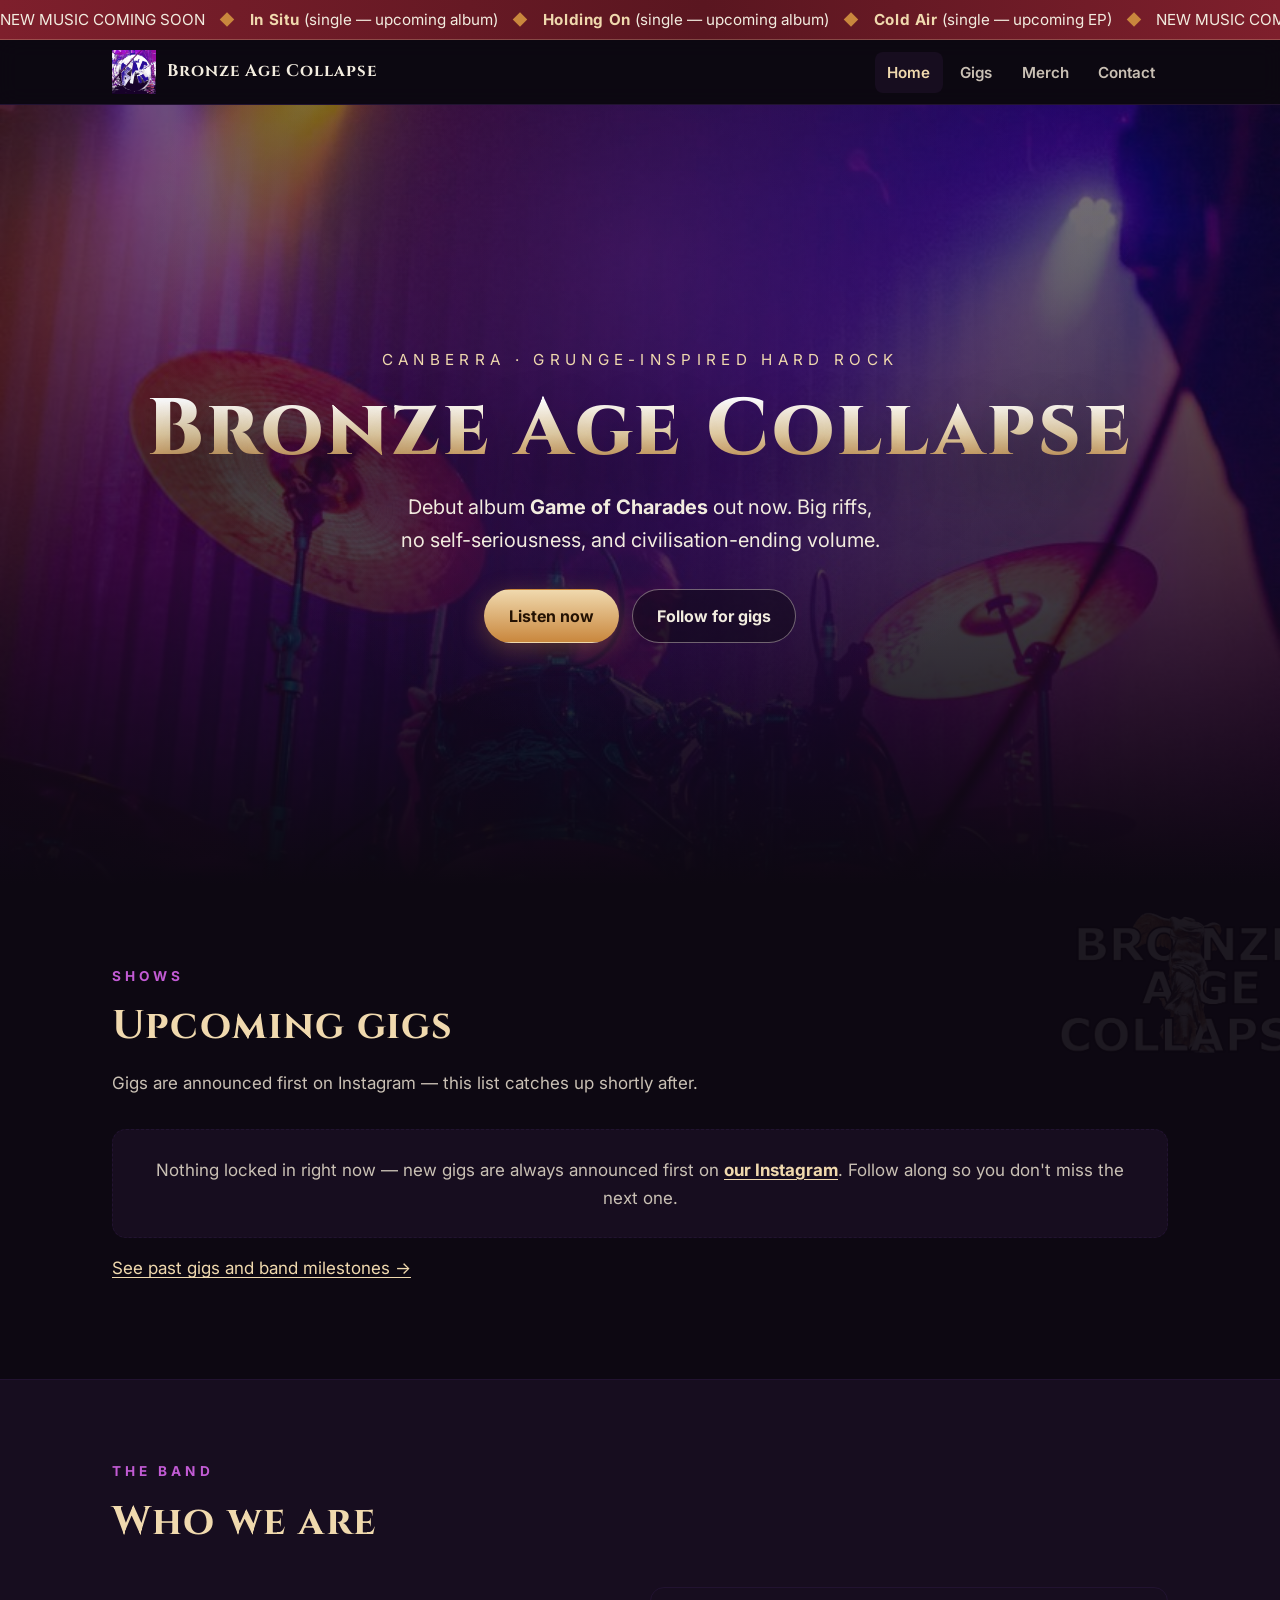
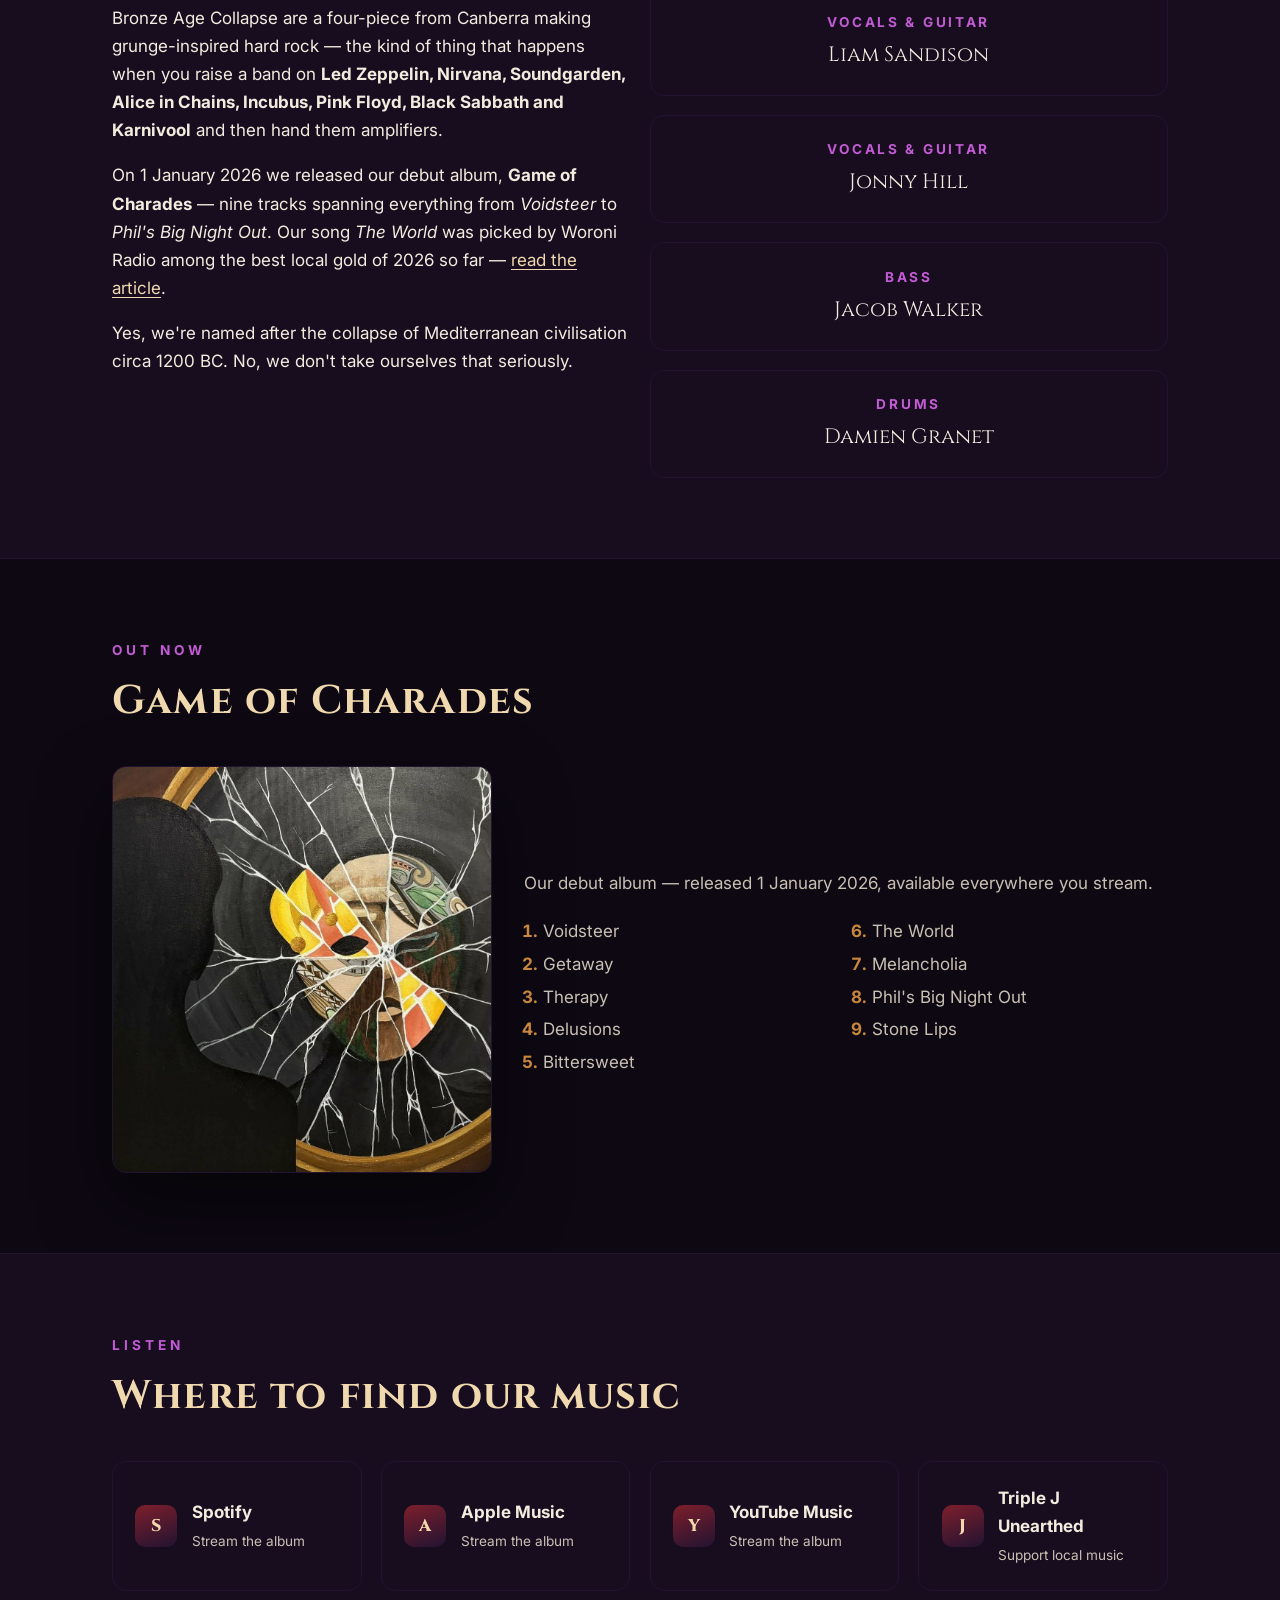
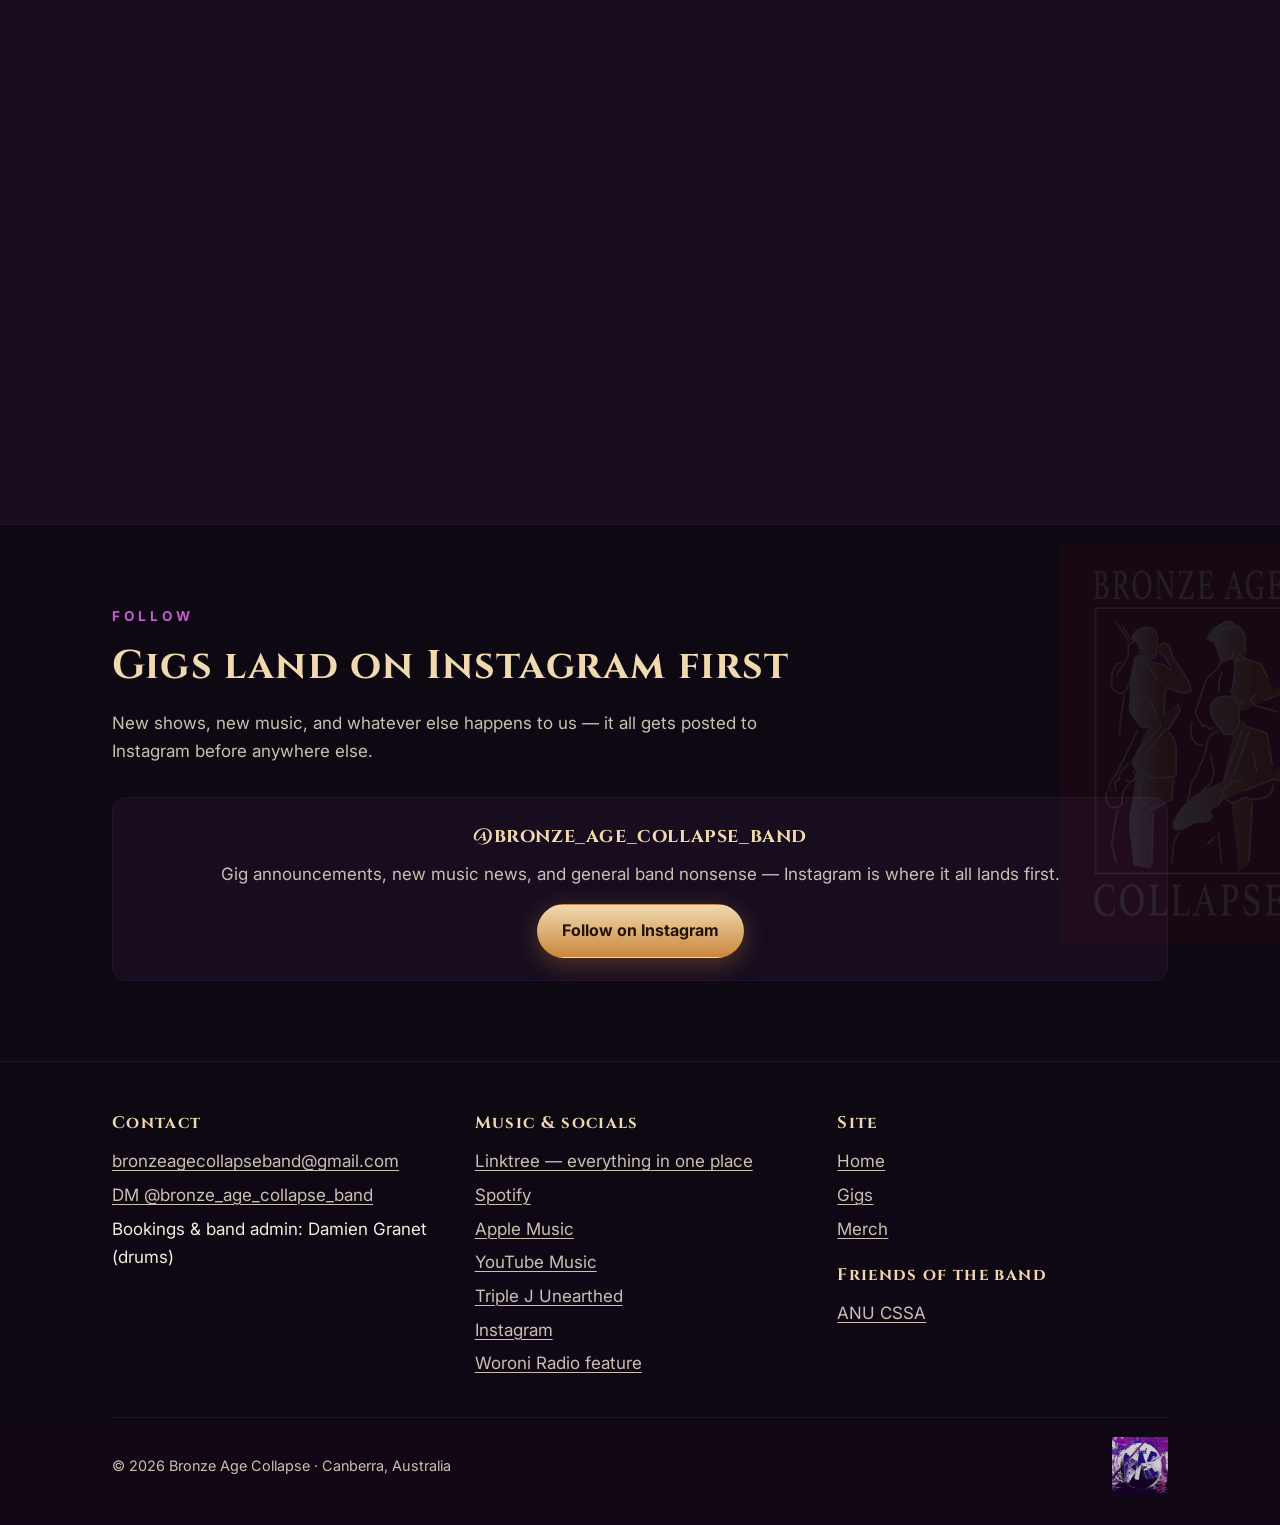
==== index.html @ 851425a2 "Initial Commit - a website with some good vibes" ====
<!DOCTYPE html>
<html lang="en">
<head>
  <meta charset="UTF-8">
  <meta name="viewport" content="width=device-width, initial-scale=1.0">
  <title>Bronze Age Collapse — Canberra grunge-inspired hard rock</title>
  <meta name="description" content="Bronze Age Collapse are a Canberra-based, grunge-inspired hard rock band. Debut album Game of Charades out now — new singles In Situ, Holding On and Cold Air coming soon.">

  <!-- Open Graph -->
  <meta property="og:type" content="website">
  <meta property="og:site_name" content="Bronze Age Collapse">
  <meta property="og:title" content="Bronze Age Collapse — Canberra grunge-inspired hard rock">
  <meta property="og:description" content="Debut album Game of Charades out now. New music coming soon: In Situ, Holding On, Cold Air. Follow the band on Instagram for gigs.">
  <meta property="og:url" content="https://bronzeagecollapse.band/">
  <meta property="og:image" content="https://bronzeagecollapse.band/assets/og-cover.jpg">
  <meta property="og:image:width" content="1200">
  <meta property="og:image:height" content="630">
  <meta property="og:image:alt" content="Game of Charades album cover beside the Bronze Age Collapse logo">

  <!-- Twitter -->
  <meta name="twitter:card" content="summary_large_image">
  <meta name="twitter:title" content="Bronze Age Collapse — Canberra grunge-inspired hard rock">
  <meta name="twitter:description" content="Debut album Game of Charades out now. New singles In Situ, Holding On and Cold Air coming soon.">
  <meta name="twitter:image" content="https://bronzeagecollapse.band/assets/og-cover.jpg">

  <link rel="canonical" href="https://bronzeagecollapse.band/">
  <link rel="icon" type="image/png" href="assets/favicon.png">
  <link rel="apple-touch-icon" href="assets/logo-192.png">

  <link rel="preconnect" href="https://fonts.googleapis.com">
  <link rel="preconnect" href="https://fonts.gstatic.com" crossorigin>
  <link href="https://fonts.googleapis.com/css2?family=Cinzel:wght@700;800&family=Inter:wght@400;600;700;800&display=swap" rel="stylesheet">
  <link rel="stylesheet" href="css/style.css">

  <!-- Structured data -->
  <script type="application/ld+json">
  {
    "@context": "https://schema.org",
    "@type": "MusicGroup",
    "name": "Bronze Age Collapse",
    "genre": "Grunge-inspired hard rock",
    "foundingLocation": { "@type": "City", "name": "Canberra, Australia" },
    "url": "https://bronzeagecollapse.band/",
    "logo": "https://bronzeagecollapse.band/assets/logo-512.png",
    "email": "bronzeagecollapseband@gmail.com",
    "sameAs": [
      "https://open.spotify.com/intl-fr/artist/3QsOVEVzFFD0ByheW88tjf",
      "https://music.youtube.com/channel/UCV4npXjZ-cxzKWkuwVIuZUA",
      "https://music.apple.com/us/artist/bronze-age-collapse/1815113758",
      "https://www.abc.net.au/triplejunearthed/artist/bronze-age-collapse",
      "https://www.instagram.com/bronze_age_collapse_band/",
      "https://linktr.ee/bronzeagecollapseband"
    ],
    "album": {
      "@type": "MusicAlbum",
      "name": "Game of Charades",
      "datePublished": "2026-01-01"
    }
  }
  </script>
</head>
<body>
  <a class="skip-link" href="#main">Skip to content</a>

  <div class="ticker" id="ticker" aria-label="New music coming soon"></div>

  <header class="site-header">
    <nav class="nav" aria-label="Main">
      <a class="nav__brand" href="index.html">
        <img src="assets/logo-drum.png" alt="Bronze Age Collapse bass drum logo" width="44" height="44">
        <span>Bronze Age Collapse</span>
      </a>
      <div class="nav__links">
        <a href="index.html" aria-current="page">Home</a>
        <a href="gigs.html">Gigs</a>
        <a href="merch.html">Merch</a>
        <a href="index.html#contact">Contact</a>
      </div>
    </nav>
  </header>

  <main id="main">

    <!-- HERO -->
    <section class="hero">
      <div class="hero__bg" role="img" aria-label="Bronze Age Collapse on stage under purple lights"></div>
      <div>
        <p class="hero__kicker">Canberra · Grunge-inspired hard rock</p>
        <h1>Bronze Age Collapse</h1>
        <p class="hero__tag">Debut album <strong>Game of Charades</strong> out now.
          Big riffs, no self-seriousness, and civilisation-ending volume.</p>
        <div class="hero__cta">
          <a class="btn btn--bronze" href="#listen">Listen now</a>
          <a class="btn btn--ghost" href="https://www.instagram.com/bronze_age_collapse_band/">Follow for gigs</a>
        </div>
      </div>
    </section>

    <!-- SCHEDULE MODULE -->
    <section class="section" id="shows">
      <div class="wrap">
        <img class="flourish" src="assets/bac-lettering.png" alt="" aria-hidden="true">
        <div class="section__head">
          <p class="eyebrow">Shows</p>
          <h2>Upcoming gigs</h2>
          <p class="section__blurb">Gigs are announced first on Instagram — this list catches up shortly after.</p>
        </div>
        <div id="upcoming-gigs"></div>
        <p style="margin-top:1rem"><a href="gigs.html">See past gigs and band milestones →</a></p>
      </div>
    </section>

    <!-- ABOUT -->
    <section class="section section--tint" id="about">
      <div class="wrap">
        <div class="section__head">
          <p class="eyebrow">The band</p>
          <h2>Who we are</h2>
        </div>
        <div class="grid grid--2">
          <div>
            <p>Bronze Age Collapse are a four-piece from Canberra making grunge-inspired
            hard rock — the kind of thing that happens when you raise a band on
            <strong>Led Zeppelin, Nirvana, Soundgarden, Alice in Chains, Incubus, Pink Floyd,
            Black Sabbath and Karnivool</strong> and then hand them amplifiers.</p>
            <p>On 1 January 2026 we released our debut album, <strong>Game of Charades</strong> —
            nine tracks spanning everything from <em>Voidsteer</em> to <em>Phil's Big Night Out</em>.
            Our song <em>The World</em> was picked by Woroni Radio among the best local gold of
            2026 so far — <a href="https://www.woroni.com.au/words/woroni-radios-picks-best-local-gold-for-2026-so-far/">read the article</a>.</p>
            <p>Yes, we're named after the collapse of Mediterranean civilisation circa 1200 BC.
            No, we don't take ourselves that seriously.</p>
          </div>
          <div class="grid grid--2" id="members" aria-label="Band members"></div>
        </div>
      </div>
    </section>

    <!-- ALBUM -->
    <section class="section" id="album">
      <div class="wrap">
        <div class="section__head">
          <p class="eyebrow">Out now</p>
          <h2>Game of Charades</h2>
        </div>
        <div class="album-feature">
          <img src="assets/album-game-of-charades.jpg"
               alt="Game of Charades album cover: a painted mask reflected in a shattered mirror"
               width="560" height="600">
          <div>
            <p class="section__blurb">Our debut album — released 1 January 2026, available everywhere you stream.</p>
            <ol class="tracklist">
              <li>Voidsteer</li>
              <li>Getaway</li>
              <li>Therapy</li>
              <li>Delusions</li>
              <li>Bittersweet</li>
              <li>The World</li>
              <li>Melancholia</li>
              <li>Phil's Big Night Out</li>
              <li>Stone Lips</li>
            </ol>
          </div>
        </div>
      </div>
    </section>

    <!-- LISTEN -->
    <section class="section section--tint" id="listen">
      <div class="wrap">
        <div class="section__head">
          <p class="eyebrow">Listen</p>
          <h2>Where to find our music</h2>
        </div>
        <div class="grid grid--4 listen-grid" id="listen-links"></div>
        <div style="margin-top:1.5rem" id="spotify-embed"></div>
      </div>
    </section>

    <!-- INSTAGRAM -->
    <section class="section" id="instagram">
      <div class="wrap">
        <img class="flourish" src="assets/bac-fun.png" alt="" aria-hidden="true" style="opacity:.1">
        <div class="section__head">
          <p class="eyebrow">Follow</p>
          <h2>Gigs land on Instagram first</h2>
          <p class="section__blurb">New shows, new music, and whatever else happens to us — it all gets posted to Instagram before anywhere else.</p>
        </div>
        <div id="insta-embed"></div>
      </div>
    </section>

  </main>

  <!-- FOOTER / CONTACT -->
  <footer class="site-footer" id="contact">
    <div class="wrap">
      <div class="footer-grid">
        <div>
          <h3>Contact</h3>
          <ul id="footer-contact"></ul>
        </div>
        <div>
          <h3>Music &amp; socials</h3>
          <ul id="footer-links"></ul>
        </div>
        <div>
          <h3>Site</h3>
          <ul>
            <li><a href="index.html">Home</a></li>
            <li><a href="gigs.html">Gigs</a></li>
            <li><a href="merch.html">Merch</a></li>
          </ul>
          <h3 style="margin-top:1.2rem">Friends of the band</h3>
          <ul id="footer-friends"></ul>
        </div>
      </div>
      <div class="footer-bottom">
        <span>© <span id="year">2026</span> Bronze Age Collapse · Canberra, Australia</span>
        <img src="assets/logo-drum.png" alt="">
      </div>
    </div>
  </footer>

  <script src="data/site-config.js"></script>
  <script src="js/main.js"></script>
</body>
</html>
---- css/style.css ----
/* ==========================================================================
   BRONZE AGE COLLAPSE — style.css
   Palette derived from the band's stage photography (deep violet-black,
   magenta/blue stage light) and Canva brand kit (burgundy, bronze, cream).
   ========================================================================== */

:root {
  /* colour tokens */
  --ink:        #0d0812;   /* near-black plum — page base (from gig photos) */
  --ink-2:      #170d1f;   /* raised panels */
  --ink-3:      #221331;   /* borders / hover panels */
  --burgundy:   #7e1f2c;   /* Canva poster maroon */
  --burgundy-2: #a12a37;
  --bronze:     #c9873d;   /* brand bronze */
  --bronze-hi:  #f0d9ae;   /* bronze highlight */
  --cream:      #f2ecdf;   /* primary text */
  --cream-dim:  #c9c0b4;   /* secondary text (AA on --ink) */
  --violet:     #8e6de0;   /* stage-light accent */
  --magenta:    #c25bd4;   /* stage-light glow */

  /* type */
  --display: "Cinzel", "Times New Roman", serif;
  --body: "Inter", system-ui, -apple-system, "Segoe UI", sans-serif;

  /* layout */
  --max: 1120px;
  --pad: clamp(1rem, 4vw, 2rem);
  --radius: 14px;
}

* { box-sizing: border-box; }
html { scroll-behavior: smooth; }
@media (prefers-reduced-motion: reduce) {
  html { scroll-behavior: auto; }
  *, *::before, *::after { animation: none !important; transition: none !important; }
}

body {
  margin: 0;
  background: var(--ink);
  color: var(--cream);
  font-family: var(--body);
  font-size: 1.0625rem;
  line-height: 1.65;
  -webkit-font-smoothing: antialiased;
}

img { max-width: 100%; height: auto; display: block; }
a { color: var(--bronze-hi); text-decoration-thickness: 1px; text-underline-offset: 3px; }
a:hover { color: #fff; }
:focus-visible { outline: 3px solid var(--magenta); outline-offset: 3px; border-radius: 4px; }

.skip-link {
  position: absolute; left: -9999px; top: 0; z-index: 100;
  background: var(--bronze); color: var(--ink); padding: .6rem 1rem;
  font-weight: 700; border-radius: 0 0 8px 0;
}
.skip-link:focus { left: 0; }

.wrap { max-width: var(--max); margin: 0 auto; padding: 0 var(--pad); }

/* --------------------------------------------------------------------------
   Ticker — "new music coming soon"
   -------------------------------------------------------------------------- */
.ticker {
  background: linear-gradient(90deg, var(--burgundy), #5a1620 55%, var(--burgundy));
  border-bottom: 1px solid rgba(240, 217, 174, .25);
  overflow: hidden;
  white-space: nowrap;
  font-size: .95rem;
}
.ticker__inner {
  display: inline-block;
  padding: .45rem 0;
  animation: ticker 28s linear infinite;
}
.ticker__inner:hover { animation-play-state: paused; }
@keyframes ticker {
  from { transform: translateX(0); }
  to   { transform: translateX(-50%); }
}
@media (prefers-reduced-motion: reduce) {
  .ticker { white-space: normal; text-align: center; padding: .3rem var(--pad); }
  .ticker__inner { animation: none; padding: .3rem 0; }
  .ticker__inner > span:nth-child(n+4) { display: none; } /* one copy only */
}
.ticker b { color: var(--bronze-hi); letter-spacing: .04em; }
.ticker .dot { color: var(--bronze); margin: 0 .9rem; }

/* --------------------------------------------------------------------------
   Header / nav
   -------------------------------------------------------------------------- */
.site-header {
  position: sticky; top: 0; z-index: 50;
  background: rgba(13, 8, 18, .88);
  backdrop-filter: blur(10px);
  border-bottom: 1px solid var(--ink-3);
}
.nav {
  display: flex; align-items: center; gap: 1rem;
  padding: .6rem var(--pad);
  max-width: var(--max); margin: 0 auto;
}
.nav__brand {
  display: flex; align-items: center; gap: .7rem;
  text-decoration: none; color: var(--cream);
  font-family: var(--display); font-weight: 700;
  font-size: 1.05rem; letter-spacing: .06em;
}
.nav__brand img { width: 44px; height: 44px; }
.nav__links { display: flex; gap: .25rem; margin-left: auto; }
.nav__links a {
  color: var(--cream-dim); text-decoration: none;
  padding: .5rem .8rem; border-radius: 8px; font-weight: 600; font-size: .95rem;
}
.nav__links a:hover { color: #fff; background: var(--ink-3); }
.nav__links a[aria-current="page"] { color: var(--bronze-hi); background: var(--ink-2); }

@media (max-width: 560px) {
  .nav { flex-wrap: wrap; justify-content: center; }
  .nav__links { margin-left: 0; width: 100%; justify-content: center; }
  .nav__brand span { display: none; } /* logo only on small screens */
}

/* --------------------------------------------------------------------------
   Hero
   -------------------------------------------------------------------------- */
.hero {
  position: relative;
  min-height: min(88vh, 780px);
  display: grid; place-items: center;
  text-align: center;
  isolation: isolate;
  overflow: hidden;
  padding: clamp(3rem, 8vw, 6rem) var(--pad);
}
.hero__bg {
  position: absolute; inset: 0; z-index: -2;
  background-image: url("../assets/gig3.jpg");
  background-size: cover; background-position: center 30%;
}
.hero::after {
  content: ""; position: absolute; inset: 0; z-index: -1;
  background:
    radial-gradient(ellipse at 50% 20%, rgba(194, 91, 212, .18), transparent 55%),
    linear-gradient(180deg, rgba(13,8,18,.55) 0%, rgba(13,8,18,.78) 60%, var(--ink) 100%);
}
.hero__kicker {
  font-size: .95rem; letter-spacing: .35em; text-transform: uppercase;
  color: var(--bronze-hi); margin: 0 0 1rem;
}
.hero h1 {
  font-family: var(--display);
  font-weight: 800;
  font-size: clamp(2.4rem, 8vw, 5rem);
  line-height: 1.05;
  letter-spacing: .04em;
  margin: 0;
  background: linear-gradient(180deg, #fff 15%, var(--bronze-hi) 55%, var(--bronze) 100%);
  -webkit-background-clip: text; background-clip: text;
  color: transparent;
  text-shadow: 0 30px 60px rgba(0,0,0,.55);
}
.hero__tag {
  max-width: 46ch; margin: 1.2rem auto 2rem;
  color: var(--cream); font-size: clamp(1.05rem, 2.4vw, 1.25rem);
  text-wrap: balance;
}
.hero__cta { display: flex; gap: .8rem; justify-content: center; flex-wrap: wrap; }

/* Buttons */
.btn {
  display: inline-flex; align-items: center; gap: .5rem;
  padding: .8rem 1.5rem; border-radius: 999px;
  font-weight: 700; font-size: 1rem; text-decoration: none;
  border: 1px solid transparent;
  transition: transform .15s ease, box-shadow .15s ease, background .15s ease;
}
.btn:active { transform: translateY(1px); }
.btn--bronze {
  background: linear-gradient(180deg, var(--bronze-hi), var(--bronze));
  color: #241203;
  box-shadow: 0 6px 24px rgba(201, 135, 61, .35);
}
.btn--bronze:hover { color: #000; box-shadow: 0 8px 30px rgba(201, 135, 61, .5); }
.btn--ghost {
  background: rgba(13,8,18,.5); color: var(--cream);
  border-color: rgba(242, 236, 223, .4);
}
.btn--ghost:hover { border-color: var(--cream); color: #fff; }

/* --------------------------------------------------------------------------
   Sections
   -------------------------------------------------------------------------- */
.section { padding: clamp(3rem, 7vw, 5rem) 0; position: relative; }
.section--tint { background: var(--ink-2); border-block: 1px solid var(--ink-3); }
.section__head { margin-bottom: 2rem; }
.eyebrow {
  font-size: .85rem; letter-spacing: .3em; text-transform: uppercase;
  color: var(--magenta); font-weight: 700; margin: 0 0 .4rem;
}
h2 {
  font-family: var(--display); font-weight: 700;
  font-size: clamp(1.7rem, 4.5vw, 2.5rem);
  letter-spacing: .03em; margin: 0;
  color: var(--bronze-hi);
}
.section__blurb { color: var(--cream-dim); max-width: 62ch; margin-top: .6rem; }

/* Watermark flourish (BAC lettering) */
.flourish {
  position: absolute; right: -40px; top: 20px;
  width: clamp(140px, 22vw, 260px); opacity: .07;
  pointer-events: none; user-select: none;
}

/* --------------------------------------------------------------------------
   Schedule module (home) + gig lists
   -------------------------------------------------------------------------- */
.gig-list { list-style: none; margin: 0; padding: 0; display: grid; gap: .8rem; }
.gig {
  display: grid; grid-template-columns: 110px 1fr auto; gap: 1rem; align-items: center;
  background: var(--ink-2); border: 1px solid var(--ink-3);
  border-radius: var(--radius); padding: 1rem 1.2rem;
}
.gig__date {
  font-family: var(--display); font-weight: 700; color: var(--bronze);
  font-size: 1rem; line-height: 1.3;
}
.gig__title { font-weight: 700; }
.gig__venue { color: var(--cream-dim); font-size: .95rem; }
.gig__link { justify-self: end; }
@media (max-width: 620px) {
  .gig { grid-template-columns: 1fr; gap: .3rem; }
  .gig__link { justify-self: start; }
}

.empty-state {
  background: var(--ink-2); border: 1px dashed var(--ink-3);
  border-radius: var(--radius); padding: 1.6rem;
  color: var(--cream-dim); text-align: center;
}
.empty-state a { font-weight: 700; }

/* Timeline (milestones) */
.timeline { list-style: none; margin: 0; padding: 0 0 0 1.4rem; border-left: 2px solid var(--burgundy); display: grid; gap: 1.6rem; }
.timeline li { position: relative; }
.timeline li::before {
  content: ""; position: absolute; left: calc(-1.4rem - 7px); top: .45em;
  width: 12px; height: 12px; border-radius: 50%;
  background: var(--bronze); box-shadow: 0 0 0 4px rgba(201,135,61,.2);
}
.timeline .t-date { color: var(--magenta); font-weight: 700; font-size: .9rem; letter-spacing: .08em; text-transform: uppercase; }
.timeline .t-title { font-family: var(--display); font-size: 1.25rem; color: var(--bronze-hi); margin: .1rem 0; }
.timeline .t-detail { color: var(--cream-dim); }

/* --------------------------------------------------------------------------
   Cards / grids
   -------------------------------------------------------------------------- */
.grid { display: grid; gap: 1.2rem; }
.grid--2 { grid-template-columns: repeat(auto-fit, minmax(280px, 1fr)); }
.grid--3 { grid-template-columns: repeat(auto-fit, minmax(240px, 1fr)); }
.grid--4 { grid-template-columns: repeat(auto-fit, minmax(200px, 1fr)); }

.card {
  background: var(--ink-2); border: 1px solid var(--ink-3);
  border-radius: var(--radius); padding: 1.4rem;
}
.card h3 { font-family: var(--display); color: var(--bronze-hi); margin: 0 0 .4rem; letter-spacing: .03em; }
.card p { color: var(--cream-dim); margin: .3rem 0 0; }

/* Member cards */
.member { text-align: center; }
.member__role { color: var(--magenta); font-weight: 700; font-size: .85rem; letter-spacing: .2em; text-transform: uppercase; }
.member__name { font-family: var(--display); font-size: 1.3rem; margin: .3rem 0 0; }
.member__name a { color: var(--cream); }

/* Listen links */
.listen-grid a.card {
  display: flex; align-items: center; gap: .9rem; text-decoration: none;
  transition: border-color .15s ease, transform .15s ease;
}
.listen-grid a.card:hover { border-color: var(--bronze); transform: translateY(-2px); }
.listen-grid .icon {
  width: 42px; height: 42px; flex: none; border-radius: 10px;
  display: grid; place-items: center;
  background: linear-gradient(160deg, var(--burgundy), var(--ink-3));
  color: var(--bronze-hi); font-weight: 800; font-family: var(--display);
}
.listen-grid .label { font-weight: 700; color: var(--cream); }
.listen-grid .sub { font-size: .85rem; color: var(--cream-dim); }

/* Merch */
.merch-card { display: flex; flex-direction: column; }
.merch-card .merch__img {
  border-radius: 10px; background: radial-gradient(circle at 50% 40%, var(--ink-3), var(--ink));
  aspect-ratio: 1; display: grid; place-items: center; overflow: hidden; margin-bottom: 1rem;
}
.merch-card .merch__img img { max-height: 82%; max-width: 82%; object-fit: contain; }
.badge {
  display: inline-block; padding: .2rem .7rem; border-radius: 999px;
  font-size: .78rem; font-weight: 800; letter-spacing: .1em; text-transform: uppercase;
  margin-bottom: .5rem; width: fit-content;
}
.badge--available { background: rgba(201,135,61,.18); color: var(--bronze-hi); border: 1px solid var(--bronze); }
.badge--wip { background: rgba(142,109,224,.15); color: var(--violet); border: 1px solid var(--violet); }
.badge--soldout { background: rgba(161,42,55,.2); color: #f2a7b0; border: 1px solid var(--burgundy-2); }

/* Photo gallery */
.gallery { columns: 3 260px; column-gap: 1rem; }
.gallery figure { margin: 0 0 1rem; break-inside: avoid; border-radius: 12px; overflow: hidden; border: 1px solid var(--ink-3); }
.gallery img { width: 100%; transition: transform .3s ease; }
.gallery figure:hover img { transform: scale(1.03); }

/* Album feature */
.album-feature { display: grid; gap: 2rem; grid-template-columns: minmax(240px, 380px) 1fr; align-items: center; }
@media (max-width: 760px) { .album-feature { grid-template-columns: 1fr; } }
.album-feature img { border-radius: var(--radius); border: 1px solid var(--ink-3); box-shadow: 0 30px 70px rgba(0,0,0,.5); }
.tracklist { columns: 2 180px; column-gap: 2rem; padding-left: 1.2rem; margin: 1rem 0 0; color: var(--cream-dim); }
.tracklist li { break-inside: avoid; padding: .15rem 0; }
.tracklist li::marker { color: var(--bronze); font-weight: 700; }

/* Embeds */
.embed-frame { border: 0; border-radius: var(--radius); width: 100%; }
.insta-card { text-align: center; }
.insta-card .btn { margin-top: 1rem; }

/* --------------------------------------------------------------------------
   Footer / contact
   -------------------------------------------------------------------------- */
.site-footer {
  background: linear-gradient(180deg, var(--ink) 0%, #120716 100%);
  border-top: 1px solid var(--ink-3);
  padding: 3rem 0 2rem;
}
.footer-grid { display: grid; gap: 2rem; grid-template-columns: repeat(auto-fit, minmax(220px, 1fr)); }
.site-footer h3 { font-family: var(--display); color: var(--bronze-hi); font-size: 1.05rem; letter-spacing: .08em; margin: 0 0 .6rem; }
.site-footer ul { list-style: none; padding: 0; margin: 0; display: grid; gap: .35rem; }
.site-footer a { color: var(--cream-dim); }
.site-footer a:hover { color: #fff; }
.footer-bottom {
  margin-top: 2.5rem; padding-top: 1.2rem; border-top: 1px solid var(--ink-3);
  display: flex; gap: 1rem; align-items: center; justify-content: space-between; flex-wrap: wrap;
  color: var(--cream-dim); font-size: .9rem;
}
.footer-bottom img { width: 56px; opacity: .8; }

/* Page hero (subpages) */
.page-hero {
  padding: clamp(2.5rem, 6vw, 4rem) 0 0;
  position: relative;
}
.page-hero h1 {
  font-family: var(--display); font-weight: 800;
  font-size: clamp(2rem, 6vw, 3.2rem); letter-spacing: .04em; margin: 0;
  background: linear-gradient(180deg, #fff 15%, var(--bronze-hi) 60%, var(--bronze) 100%);
  -webkit-background-clip: text; background-clip: text; color: transparent;
}
.page-hero p { color: var(--cream-dim); max-width: 62ch; }
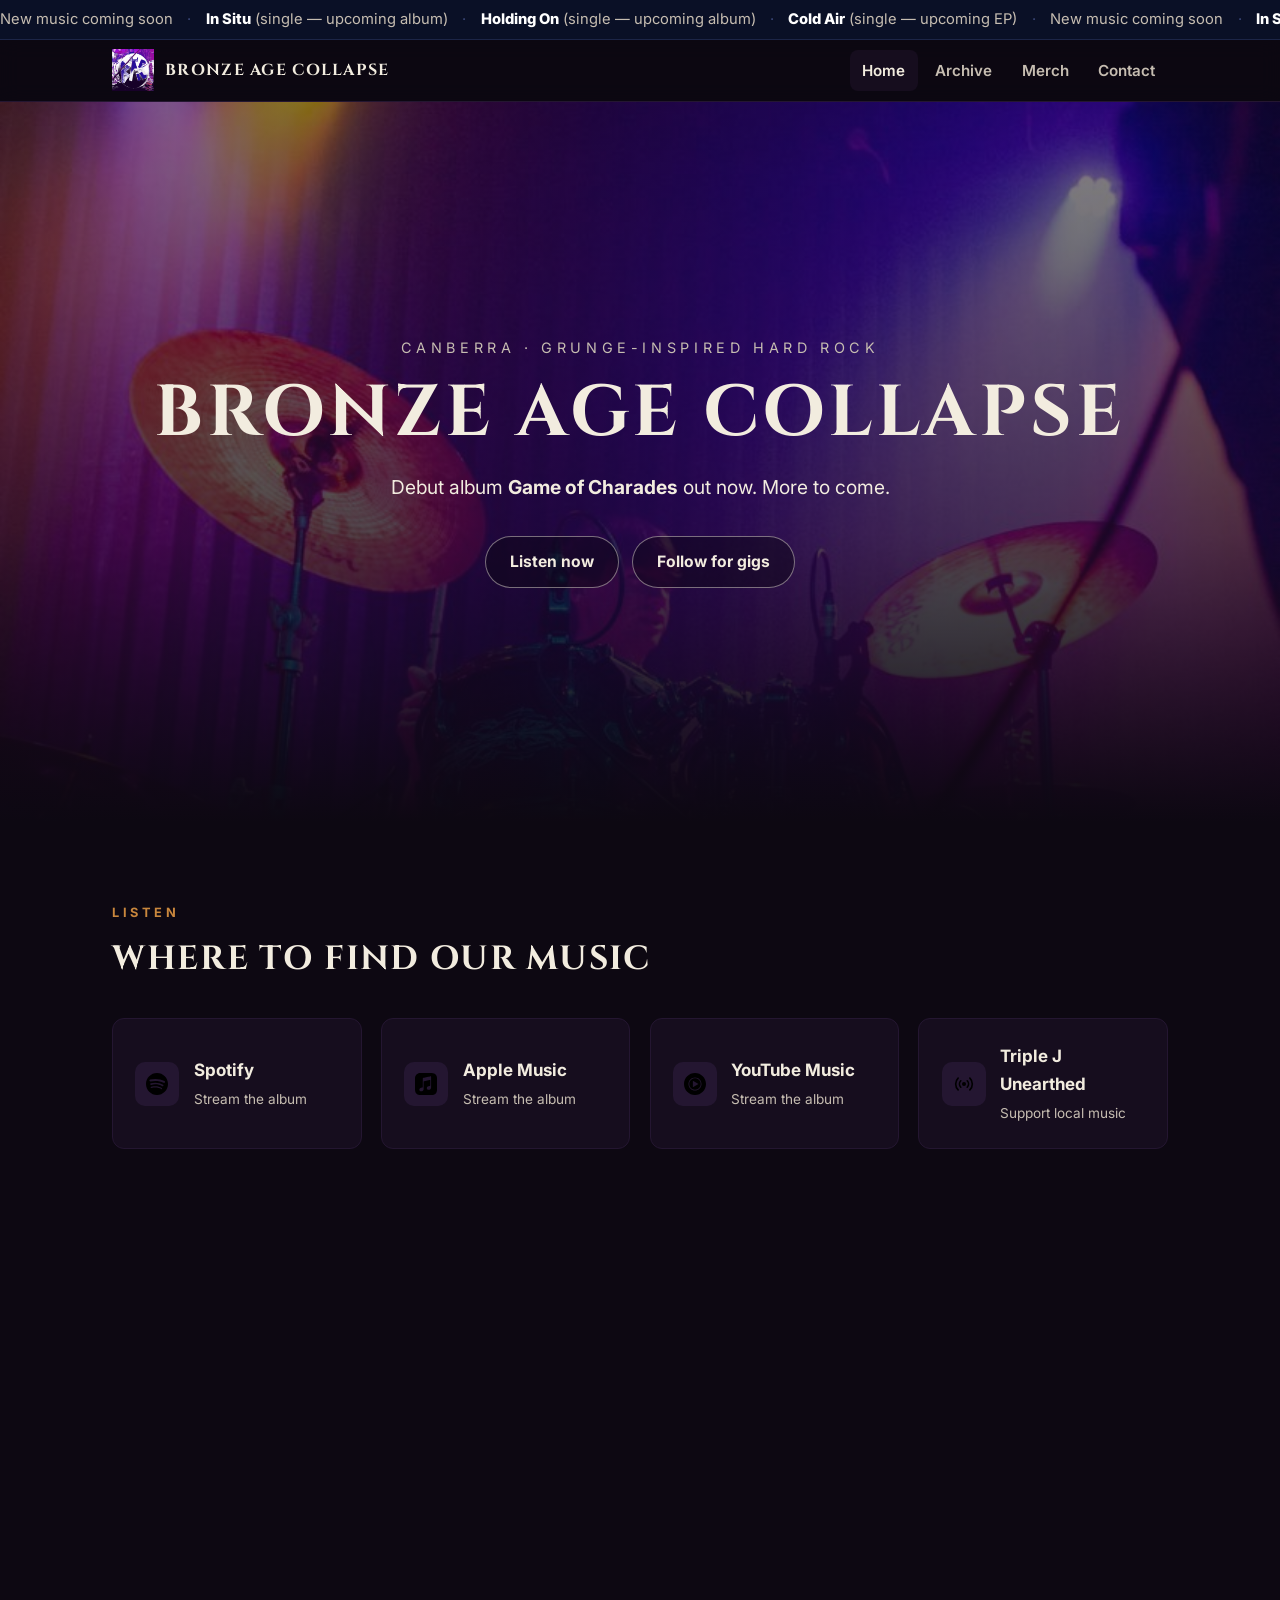
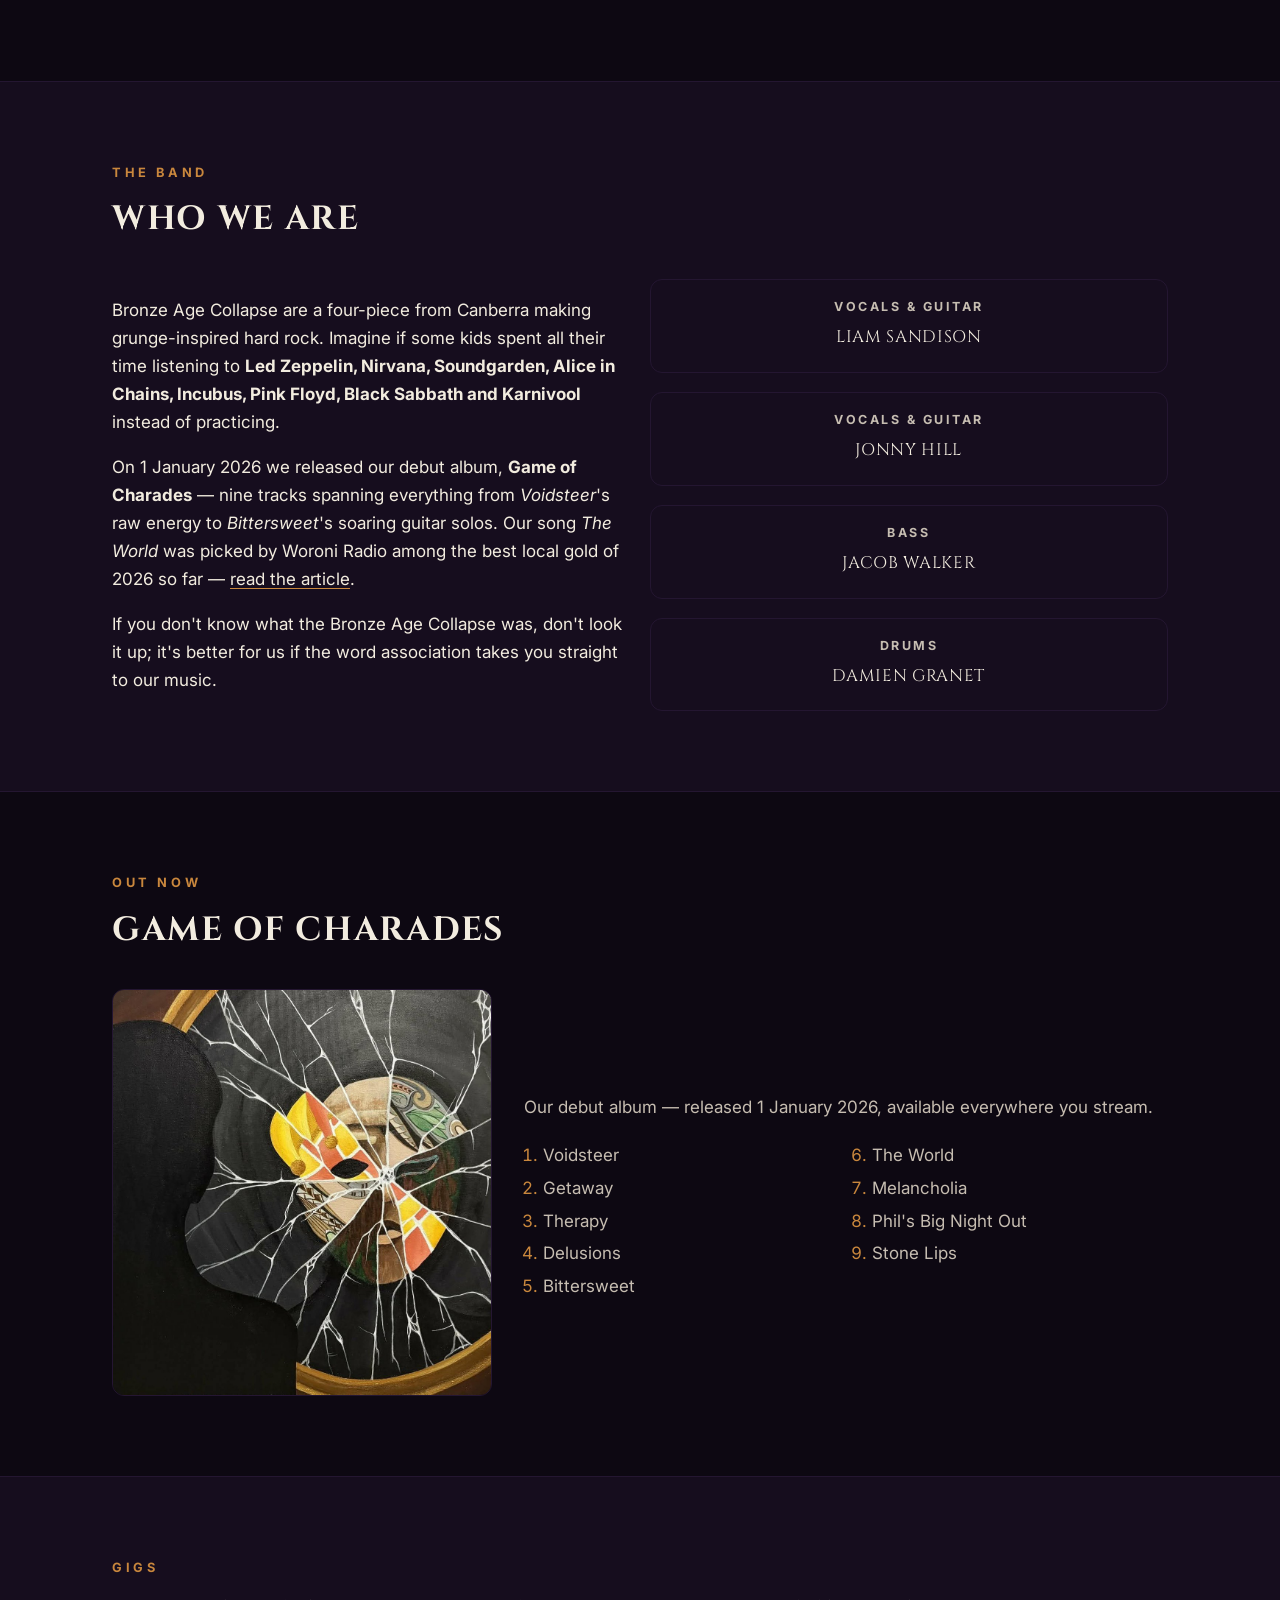
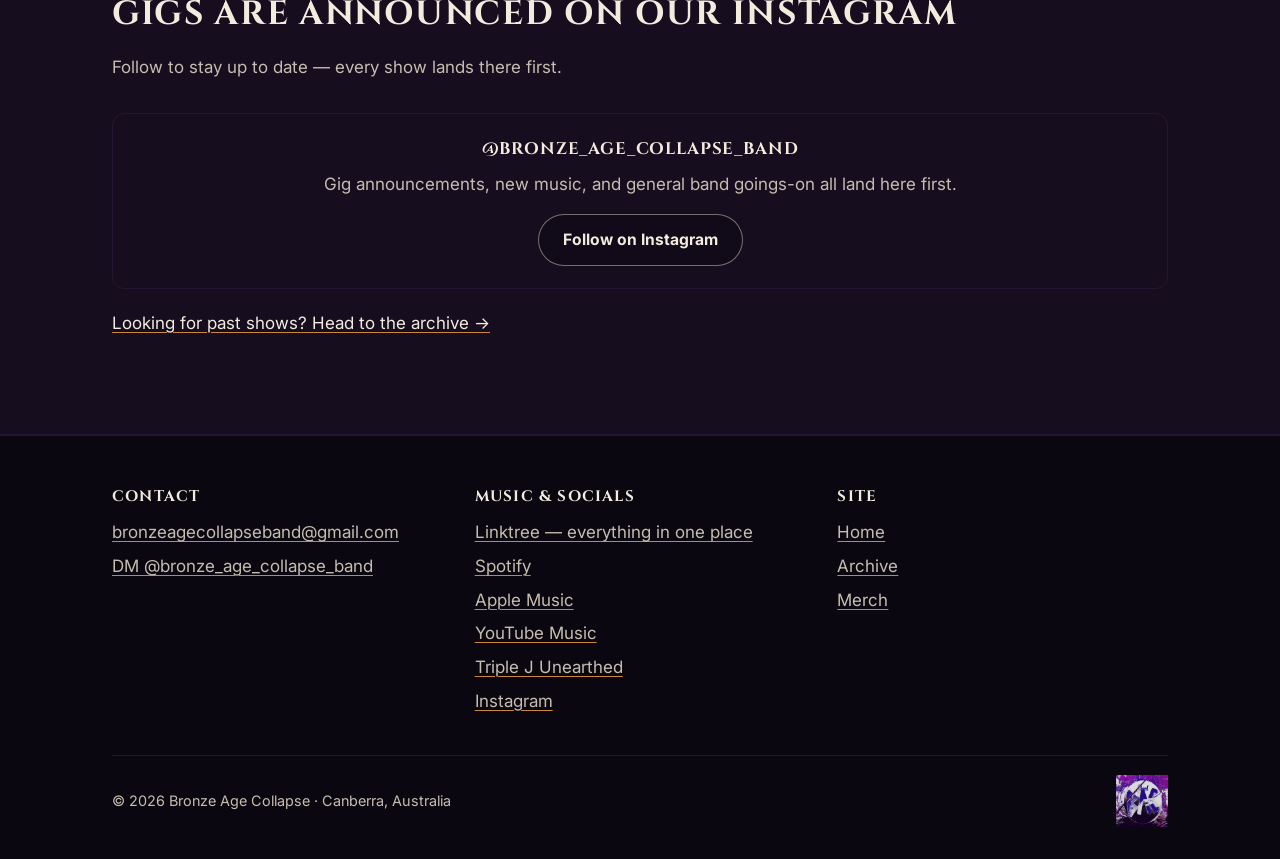
==== commit 922c37a7: "Damien gave a butt ton of feedback. Thanks bro. legend @DamienGranet" ====
--- a/index.html
+++ b/index.html
@@ -4,13 +4,13 @@
   <meta charset="UTF-8">
   <meta name="viewport" content="width=device-width, initial-scale=1.0">
   <title>Bronze Age Collapse — Canberra grunge-inspired hard rock</title>
-  <meta name="description" content="Bronze Age Collapse are a Canberra-based, grunge-inspired hard rock band. Debut album Game of Charades out now — new singles In Situ, Holding On and Cold Air coming soon.">
+  <meta name="description" content="Bronze Age Collapse are a four-piece from Canberra making grunge-inspired hard rock. Debut album Game of Charades out now. More to come.">
 
   <!-- Open Graph -->
   <meta property="og:type" content="website">
   <meta property="og:site_name" content="Bronze Age Collapse">
   <meta property="og:title" content="Bronze Age Collapse — Canberra grunge-inspired hard rock">
-  <meta property="og:description" content="Debut album Game of Charades out now. New music coming soon: In Situ, Holding On, Cold Air. Follow the band on Instagram for gigs.">
+  <meta property="og:description" content="Debut album Game of Charades out now. More to come. Gigs are announced on Instagram.">
   <meta property="og:url" content="https://bronzeagecollapse.band/">
   <meta property="og:image" content="https://bronzeagecollapse.band/assets/og-cover.jpg">
   <meta property="og:image:width" content="1200">
@@ -20,7 +20,7 @@
   <!-- Twitter -->
   <meta name="twitter:card" content="summary_large_image">
   <meta name="twitter:title" content="Bronze Age Collapse — Canberra grunge-inspired hard rock">
-  <meta name="twitter:description" content="Debut album Game of Charades out now. New singles In Situ, Holding On and Cold Air coming soon.">
+  <meta name="twitter:description" content="Debut album Game of Charades out now. More to come.">
   <meta name="twitter:image" content="https://bronzeagecollapse.band/assets/og-cover.jpg">
 
   <link rel="canonical" href="https://bronzeagecollapse.band/">
@@ -67,12 +67,12 @@
   <header class="site-header">
     <nav class="nav" aria-label="Main">
       <a class="nav__brand" href="index.html">
-        <img src="assets/logo-drum.png" alt="Bronze Age Collapse bass drum logo" width="44" height="44">
+        <img src="assets/logo-drum.png" alt="Bronze Age Collapse bass drum logo" width="42" height="42">
         <span>Bronze Age Collapse</span>
       </a>
       <div class="nav__links">
         <a href="index.html" aria-current="page">Home</a>
-        <a href="gigs.html">Gigs</a>
+        <a href="archive.html">Archive</a>
         <a href="merch.html">Merch</a>
         <a href="index.html#contact">Contact</a>
       </div>
@@ -87,26 +87,23 @@
       <div>
         <p class="hero__kicker">Canberra · Grunge-inspired hard rock</p>
         <h1>Bronze Age Collapse</h1>
-        <p class="hero__tag">Debut album <strong>Game of Charades</strong> out now.
-          Big riffs, no self-seriousness, and civilisation-ending volume.</p>
+        <p class="hero__tag">Debut album <strong>Game of Charades</strong> out now. More to come.</p>
         <div class="hero__cta">
-          <a class="btn btn--bronze" href="#listen">Listen now</a>
-          <a class="btn btn--ghost" href="https://www.instagram.com/bronze_age_collapse_band/">Follow for gigs</a>
-        </div>
-      </div>
-    </section>
-
-    <!-- SCHEDULE MODULE -->
-    <section class="section" id="shows">
-      <div class="wrap">
-        <img class="flourish" src="assets/bac-lettering.png" alt="" aria-hidden="true">
-        <div class="section__head">
-          <p class="eyebrow">Shows</p>
-          <h2>Upcoming gigs</h2>
-          <p class="section__blurb">Gigs are announced first on Instagram — this list catches up shortly after.</p>
-        </div>
-        <div id="upcoming-gigs"></div>
-        <p style="margin-top:1rem"><a href="gigs.html">See past gigs and band milestones →</a></p>
+          <a class="btn" href="#listen">Listen now</a>
+          <a class="btn" href="https://www.instagram.com/bronze_age_collapse_band/">Follow for gigs</a>
+        </div>
+      </div>
+    </section>
+
+    <!-- LISTEN -->
+    <section class="section" id="listen">
+      <div class="wrap">
+        <div class="section__head">
+          <p class="eyebrow">Listen</p>
+          <h2>Where to find our music</h2>
+        </div>
+        <div class="grid grid--4 listen-grid" id="listen-links"></div>
+        <div style="margin-top:1.5rem" id="spotify-embed"></div>
       </div>
     </section>
 
@@ -119,16 +116,17 @@
         </div>
         <div class="grid grid--2">
           <div>
-            <p>Bronze Age Collapse are a four-piece from Canberra making grunge-inspired
-            hard rock — the kind of thing that happens when you raise a band on
-            <strong>Led Zeppelin, Nirvana, Soundgarden, Alice in Chains, Incubus, Pink Floyd,
-            Black Sabbath and Karnivool</strong> and then hand them amplifiers.</p>
+            <p>Bronze Age Collapse are a four-piece from Canberra making grunge-inspired hard rock.
+            Imagine if some kids spent all their time listening to <strong>Led Zeppelin, Nirvana,
+            Soundgarden, Alice in Chains, Incubus, Pink Floyd, Black Sabbath and Karnivool</strong>
+            instead of practicing.</p>
             <p>On 1 January 2026 we released our debut album, <strong>Game of Charades</strong> —
-            nine tracks spanning everything from <em>Voidsteer</em> to <em>Phil's Big Night Out</em>.
-            Our song <em>The World</em> was picked by Woroni Radio among the best local gold of
-            2026 so far — <a href="https://www.woroni.com.au/words/woroni-radios-picks-best-local-gold-for-2026-so-far/">read the article</a>.</p>
-            <p>Yes, we're named after the collapse of Mediterranean civilisation circa 1200 BC.
-            No, we don't take ourselves that seriously.</p>
+            nine tracks spanning everything from <em>Voidsteer</em>'s raw energy to
+            <em>Bittersweet</em>'s soaring guitar solos. Our song <em>The World</em> was picked by
+            Woroni Radio among the best local gold of 2026 so far —
+            <a href="https://www.woroni.com.au/words/woroni-radios-picks-best-local-gold-for-2026-so-far/">read the article</a>.</p>
+            <p>If you don't know what the Bronze Age Collapse was, don't look it up; it's better
+            for us if the word association takes you straight to our music.</p>
           </div>
           <div class="grid grid--2" id="members" aria-label="Band members"></div>
         </div>
@@ -164,28 +162,16 @@
       </div>
     </section>
 
-    <!-- LISTEN -->
-    <section class="section section--tint" id="listen">
-      <div class="wrap">
-        <div class="section__head">
-          <p class="eyebrow">Listen</p>
-          <h2>Where to find our music</h2>
-        </div>
-        <div class="grid grid--4 listen-grid" id="listen-links"></div>
-        <div style="margin-top:1.5rem" id="spotify-embed"></div>
-      </div>
-    </section>
-
-    <!-- INSTAGRAM -->
-    <section class="section" id="instagram">
-      <div class="wrap">
-        <img class="flourish" src="assets/bac-fun.png" alt="" aria-hidden="true" style="opacity:.1">
-        <div class="section__head">
-          <p class="eyebrow">Follow</p>
-          <h2>Gigs land on Instagram first</h2>
-          <p class="section__blurb">New shows, new music, and whatever else happens to us — it all gets posted to Instagram before anywhere else.</p>
+    <!-- GIGS / INSTAGRAM -->
+    <section class="section section--tint" id="gigs">
+      <div class="wrap">
+        <div class="section__head">
+          <p class="eyebrow">Gigs</p>
+          <h2>Gigs are announced on our Instagram</h2>
+          <p class="section__blurb">Follow to stay up to date — every show lands there first.</p>
         </div>
         <div id="insta-embed"></div>
+        <p style="margin-top:1.2rem"><a href="archive.html">Looking for past shows? Head to the archive →</a></p>
       </div>
     </section>
 
@@ -207,11 +193,9 @@
           <h3>Site</h3>
           <ul>
             <li><a href="index.html">Home</a></li>
-            <li><a href="gigs.html">Gigs</a></li>
+            <li><a href="archive.html">Archive</a></li>
             <li><a href="merch.html">Merch</a></li>
           </ul>
-          <h3 style="margin-top:1.2rem">Friends of the band</h3>
-          <ul id="footer-friends"></ul>
         </div>
       </div>
       <div class="footer-bottom">
--- a/css/style.css
+++ b/css/style.css
@@ -1,22 +1,21 @@
 /* ==========================================================================
    BRONZE AGE COLLAPSE — style.css
-   Palette derived from the band's stage photography (deep violet-black,
-   magenta/blue stage light) and Canva brand kit (burgundy, bronze, cream).
+   Palette from the band's stage photography and brand kit.
+   Design rules (per band feedback): flat colour, no gradient lettering,
+   uniform-height display type, one quiet button style. Clean and modern.
    ========================================================================== */
 
 :root {
   /* colour tokens */
-  --ink:        #0d0812;   /* near-black plum — page base (from gig photos) */
-  --ink-2:      #170d1f;   /* raised panels */
-  --ink-3:      #221331;   /* borders / hover panels */
-  --burgundy:   #7e1f2c;   /* Canva poster maroon */
-  --burgundy-2: #a12a37;
-  --bronze:     #c9873d;   /* brand bronze */
-  --bronze-hi:  #f0d9ae;   /* bronze highlight */
+  --ink:        #0d0812;   /* near-black plum — page base */
+  --ink-2:      #160d1e;   /* raised panels */
+  --ink-3:      #241631;   /* borders / hover panels */
+  --navy:       #0a1026;   /* ticker backing — very dark blue */
+  --burgundy:   #7e1f2c;   /* brand maroon */
+  --bronze:     #c9873d;   /* brand bronze (used sparingly, flat) */
   --cream:      #f2ecdf;   /* primary text */
-  --cream-dim:  #c9c0b4;   /* secondary text (AA on --ink) */
-  --violet:     #8e6de0;   /* stage-light accent */
-  --magenta:    #c25bd4;   /* stage-light glow */
+  --cream-dim:  #c6bdb1;   /* secondary text */
+  --magenta:    #c25bd4;   /* stage-light accent (small details only) */
 
   /* type */
   --display: "Cinzel", "Times New Roman", serif;
@@ -25,7 +24,7 @@
   /* layout */
   --max: 1120px;
   --pad: clamp(1rem, 4vw, 2rem);
-  --radius: 14px;
+  --radius: 12px;
 }
 
 * { box-sizing: border-box; }
@@ -46,13 +45,13 @@
 }
 
 img { max-width: 100%; height: auto; display: block; }
-a { color: var(--bronze-hi); text-decoration-thickness: 1px; text-underline-offset: 3px; }
+a { color: var(--cream); text-decoration-thickness: 1px; text-underline-offset: 3px; text-decoration-color: var(--bronze); }
 a:hover { color: #fff; }
-:focus-visible { outline: 3px solid var(--magenta); outline-offset: 3px; border-radius: 4px; }
+:focus-visible { outline: 2px solid var(--cream); outline-offset: 3px; border-radius: 4px; }
 
 .skip-link {
   position: absolute; left: -9999px; top: 0; z-index: 100;
-  background: var(--bronze); color: var(--ink); padding: .6rem 1rem;
+  background: var(--cream); color: var(--ink); padding: .6rem 1rem;
   font-weight: 700; border-radius: 0 0 8px 0;
 }
 .skip-link:focus { left: 0; }
@@ -63,16 +62,17 @@
    Ticker — "new music coming soon"
    -------------------------------------------------------------------------- */
 .ticker {
-  background: linear-gradient(90deg, var(--burgundy), #5a1620 55%, var(--burgundy));
-  border-bottom: 1px solid rgba(240, 217, 174, .25);
+  background: var(--navy);
+  border-bottom: 1px solid #1c2547;
   overflow: hidden;
   white-space: nowrap;
-  font-size: .95rem;
+  font-size: .92rem;
+  color: var(--cream-dim);
 }
 .ticker__inner {
   display: inline-block;
   padding: .45rem 0;
-  animation: ticker 28s linear infinite;
+  animation: ticker 30s linear infinite;
 }
 .ticker__inner:hover { animation-play-state: paused; }
 @keyframes ticker {
@@ -82,17 +82,17 @@
 @media (prefers-reduced-motion: reduce) {
   .ticker { white-space: normal; text-align: center; padding: .3rem var(--pad); }
   .ticker__inner { animation: none; padding: .3rem 0; }
-  .ticker__inner > span:nth-child(n+4) { display: none; } /* one copy only */
-}
-.ticker b { color: var(--bronze-hi); letter-spacing: .04em; }
-.ticker .dot { color: var(--bronze); margin: 0 .9rem; }
+  .ticker__chunk[aria-hidden="true"] { display: none; } /* one copy only */
+}
+.ticker b { color: #fff; font-weight: 800; }
+.ticker .dot { color: #3a4776; margin: 0 .9rem; }
 
 /* --------------------------------------------------------------------------
    Header / nav
    -------------------------------------------------------------------------- */
 .site-header {
   position: sticky; top: 0; z-index: 50;
-  background: rgba(13, 8, 18, .88);
+  background: rgba(13, 8, 18, .92);
   backdrop-filter: blur(10px);
   border-bottom: 1px solid var(--ink-3);
 }
@@ -105,21 +105,35 @@
   display: flex; align-items: center; gap: .7rem;
   text-decoration: none; color: var(--cream);
   font-family: var(--display); font-weight: 700;
-  font-size: 1.05rem; letter-spacing: .06em;
-}
-.nav__brand img { width: 44px; height: 44px; }
+  font-size: 1rem; letter-spacing: .08em; text-transform: uppercase;
+}
+.nav__brand img { width: 42px; height: 42px; }
 .nav__links { display: flex; gap: .25rem; margin-left: auto; }
 .nav__links a {
   color: var(--cream-dim); text-decoration: none;
   padding: .5rem .8rem; border-radius: 8px; font-weight: 600; font-size: .95rem;
 }
 .nav__links a:hover { color: #fff; background: var(--ink-3); }
-.nav__links a[aria-current="page"] { color: var(--bronze-hi); background: var(--ink-2); }
+.nav__links a[aria-current="page"] { color: var(--cream); background: var(--ink-2); }
 
 @media (max-width: 560px) {
   .nav { flex-wrap: wrap; justify-content: center; }
   .nav__links { margin-left: 0; width: 100%; justify-content: center; }
-  .nav__brand span { display: none; } /* logo only on small screens */
+  .nav__brand span { display: none; }
+}
+
+/* --------------------------------------------------------------------------
+   Display type — uniform height, flat colour (band feedback)
+   -------------------------------------------------------------------------- */
+h1, h2, .display {
+  font-family: var(--display);
+  text-transform: uppercase;   /* Cinzel's small-caps lowercase made word
+                                  initials look bigger; uppercase keeps every
+                                  letter the same height */
+  color: var(--cream);
+  letter-spacing: .05em;
+  font-weight: 700;
+  margin: 0;
 }
 
 /* --------------------------------------------------------------------------
@@ -127,7 +141,7 @@
    -------------------------------------------------------------------------- */
 .hero {
   position: relative;
-  min-height: min(88vh, 780px);
+  min-height: min(82vh, 720px);
   display: grid; place-items: center;
   text-align: center;
   isolation: isolate;
@@ -141,53 +155,34 @@
 }
 .hero::after {
   content: ""; position: absolute; inset: 0; z-index: -1;
-  background:
-    radial-gradient(ellipse at 50% 20%, rgba(194, 91, 212, .18), transparent 55%),
-    linear-gradient(180deg, rgba(13,8,18,.55) 0%, rgba(13,8,18,.78) 60%, var(--ink) 100%);
+  background: linear-gradient(180deg, rgba(13,8,18,.5) 0%, rgba(13,8,18,.72) 60%, var(--ink) 100%);
 }
 .hero__kicker {
-  font-size: .95rem; letter-spacing: .35em; text-transform: uppercase;
-  color: var(--bronze-hi); margin: 0 0 1rem;
+  font-size: .9rem; letter-spacing: .32em; text-transform: uppercase;
+  color: var(--cream-dim); margin: 0 0 1rem;
 }
 .hero h1 {
-  font-family: var(--display);
-  font-weight: 800;
-  font-size: clamp(2.4rem, 8vw, 5rem);
-  line-height: 1.05;
-  letter-spacing: .04em;
-  margin: 0;
-  background: linear-gradient(180deg, #fff 15%, var(--bronze-hi) 55%, var(--bronze) 100%);
-  -webkit-background-clip: text; background-clip: text;
-  color: transparent;
-  text-shadow: 0 30px 60px rgba(0,0,0,.55);
+  font-size: clamp(2.2rem, 7.5vw, 4.5rem);
+  line-height: 1.08;
 }
 .hero__tag {
   max-width: 46ch; margin: 1.2rem auto 2rem;
-  color: var(--cream); font-size: clamp(1.05rem, 2.4vw, 1.25rem);
+  color: var(--cream); font-size: clamp(1.05rem, 2.4vw, 1.2rem);
   text-wrap: balance;
 }
 .hero__cta { display: flex; gap: .8rem; justify-content: center; flex-wrap: wrap; }
 
-/* Buttons */
+/* Buttons — one quiet outline style everywhere */
 .btn {
   display: inline-flex; align-items: center; gap: .5rem;
-  padding: .8rem 1.5rem; border-radius: 999px;
-  font-weight: 700; font-size: 1rem; text-decoration: none;
-  border: 1px solid transparent;
-  transition: transform .15s ease, box-shadow .15s ease, background .15s ease;
-}
+  padding: .75rem 1.5rem; border-radius: 999px;
+  font-weight: 700; font-size: .98rem; text-decoration: none;
+  background: rgba(13, 8, 18, .45); color: var(--cream);
+  border: 1px solid rgba(242, 236, 223, .45);
+  transition: border-color .15s ease, background .15s ease;
+}
+.btn:hover { border-color: var(--cream); color: #fff; background: rgba(242, 236, 223, .06); }
 .btn:active { transform: translateY(1px); }
-.btn--bronze {
-  background: linear-gradient(180deg, var(--bronze-hi), var(--bronze));
-  color: #241203;
-  box-shadow: 0 6px 24px rgba(201, 135, 61, .35);
-}
-.btn--bronze:hover { color: #000; box-shadow: 0 8px 30px rgba(201, 135, 61, .5); }
-.btn--ghost {
-  background: rgba(13,8,18,.5); color: var(--cream);
-  border-color: rgba(242, 236, 223, .4);
-}
-.btn--ghost:hover { border-color: var(--cream); color: #fff; }
 
 /* --------------------------------------------------------------------------
    Sections
@@ -196,63 +191,11 @@
 .section--tint { background: var(--ink-2); border-block: 1px solid var(--ink-3); }
 .section__head { margin-bottom: 2rem; }
 .eyebrow {
-  font-size: .85rem; letter-spacing: .3em; text-transform: uppercase;
-  color: var(--magenta); font-weight: 700; margin: 0 0 .4rem;
-}
-h2 {
-  font-family: var(--display); font-weight: 700;
-  font-size: clamp(1.7rem, 4.5vw, 2.5rem);
-  letter-spacing: .03em; margin: 0;
-  color: var(--bronze-hi);
-}
-.section__blurb { color: var(--cream-dim); max-width: 62ch; margin-top: .6rem; }
-
-/* Watermark flourish (BAC lettering) */
-.flourish {
-  position: absolute; right: -40px; top: 20px;
-  width: clamp(140px, 22vw, 260px); opacity: .07;
-  pointer-events: none; user-select: none;
-}
-
-/* --------------------------------------------------------------------------
-   Schedule module (home) + gig lists
-   -------------------------------------------------------------------------- */
-.gig-list { list-style: none; margin: 0; padding: 0; display: grid; gap: .8rem; }
-.gig {
-  display: grid; grid-template-columns: 110px 1fr auto; gap: 1rem; align-items: center;
-  background: var(--ink-2); border: 1px solid var(--ink-3);
-  border-radius: var(--radius); padding: 1rem 1.2rem;
-}
-.gig__date {
-  font-family: var(--display); font-weight: 700; color: var(--bronze);
-  font-size: 1rem; line-height: 1.3;
-}
-.gig__title { font-weight: 700; }
-.gig__venue { color: var(--cream-dim); font-size: .95rem; }
-.gig__link { justify-self: end; }
-@media (max-width: 620px) {
-  .gig { grid-template-columns: 1fr; gap: .3rem; }
-  .gig__link { justify-self: start; }
-}
-
-.empty-state {
-  background: var(--ink-2); border: 1px dashed var(--ink-3);
-  border-radius: var(--radius); padding: 1.6rem;
-  color: var(--cream-dim); text-align: center;
-}
-.empty-state a { font-weight: 700; }
-
-/* Timeline (milestones) */
-.timeline { list-style: none; margin: 0; padding: 0 0 0 1.4rem; border-left: 2px solid var(--burgundy); display: grid; gap: 1.6rem; }
-.timeline li { position: relative; }
-.timeline li::before {
-  content: ""; position: absolute; left: calc(-1.4rem - 7px); top: .45em;
-  width: 12px; height: 12px; border-radius: 50%;
-  background: var(--bronze); box-shadow: 0 0 0 4px rgba(201,135,61,.2);
-}
-.timeline .t-date { color: var(--magenta); font-weight: 700; font-size: .9rem; letter-spacing: .08em; text-transform: uppercase; }
-.timeline .t-title { font-family: var(--display); font-size: 1.25rem; color: var(--bronze-hi); margin: .1rem 0; }
-.timeline .t-detail { color: var(--cream-dim); }
+  font-size: .8rem; letter-spacing: .28em; text-transform: uppercase;
+  color: var(--bronze); font-weight: 700; margin: 0 0 .5rem;
+}
+h2 { font-size: clamp(1.5rem, 4vw, 2.1rem); }
+.section__blurb { color: var(--cream-dim); max-width: 62ch; margin-top: .7rem; }
 
 /* --------------------------------------------------------------------------
    Cards / grids
@@ -266,75 +209,158 @@
   background: var(--ink-2); border: 1px solid var(--ink-3);
   border-radius: var(--radius); padding: 1.4rem;
 }
-.card h3 { font-family: var(--display); color: var(--bronze-hi); margin: 0 0 .4rem; letter-spacing: .03em; }
+.card h3 {
+  font-family: var(--display); text-transform: uppercase; letter-spacing: .05em;
+  color: var(--cream); margin: 0 0 .4rem; font-size: 1.05rem;
+}
 .card p { color: var(--cream-dim); margin: .3rem 0 0; }
 
 /* Member cards */
-.member { text-align: center; }
-.member__role { color: var(--magenta); font-weight: 700; font-size: .85rem; letter-spacing: .2em; text-transform: uppercase; }
-.member__name { font-family: var(--display); font-size: 1.3rem; margin: .3rem 0 0; }
+.member { text-align: center; padding: 1.1rem; }
+.member__role { color: var(--cream-dim); font-weight: 700; font-size: .78rem; letter-spacing: .2em; text-transform: uppercase; }
+.member__name { font-family: var(--display); text-transform: uppercase; letter-spacing: .04em; font-size: 1.05rem; margin: .35rem 0 0; }
 .member__name a { color: var(--cream); }
 
 /* Listen links */
 .listen-grid a.card {
   display: flex; align-items: center; gap: .9rem; text-decoration: none;
-  transition: border-color .15s ease, transform .15s ease;
-}
-.listen-grid a.card:hover { border-color: var(--bronze); transform: translateY(-2px); }
+  transition: border-color .15s ease;
+}
+.listen-grid a.card:hover { border-color: var(--cream-dim); }
 .listen-grid .icon {
-  width: 42px; height: 42px; flex: none; border-radius: 10px;
+  width: 44px; height: 44px; flex: none; border-radius: 10px;
   display: grid; place-items: center;
-  background: linear-gradient(160deg, var(--burgundy), var(--ink-3));
-  color: var(--bronze-hi); font-weight: 800; font-family: var(--display);
-}
+  background: var(--ink-3); color: var(--cream);
+}
+.listen-grid .icon svg, .listen-grid .icon img { width: 22px; height: 22px; }
 .listen-grid .label { font-weight: 700; color: var(--cream); }
 .listen-grid .sub { font-size: .85rem; color: var(--cream-dim); }
 
 /* Merch */
 .merch-card { display: flex; flex-direction: column; }
 .merch-card .merch__img {
-  border-radius: 10px; background: radial-gradient(circle at 50% 40%, var(--ink-3), var(--ink));
+  border-radius: 10px; background: var(--ink);
   aspect-ratio: 1; display: grid; place-items: center; overflow: hidden; margin-bottom: 1rem;
-}
-.merch-card .merch__img img { max-height: 82%; max-width: 82%; object-fit: contain; }
+  border: 1px solid var(--ink-3);
+}
+.merch-card .merch__img img { max-height: 84%; max-width: 84%; object-fit: contain; }
 .badge {
-  display: inline-block; padding: .2rem .7rem; border-radius: 999px;
-  font-size: .78rem; font-weight: 800; letter-spacing: .1em; text-transform: uppercase;
+  display: inline-block; padding: .18rem .7rem; border-radius: 999px;
+  font-size: .75rem; font-weight: 800; letter-spacing: .1em; text-transform: uppercase;
   margin-bottom: .5rem; width: fit-content;
-}
-.badge--available { background: rgba(201,135,61,.18); color: var(--bronze-hi); border: 1px solid var(--bronze); }
-.badge--wip { background: rgba(142,109,224,.15); color: var(--violet); border: 1px solid var(--violet); }
-.badge--soldout { background: rgba(161,42,55,.2); color: #f2a7b0; border: 1px solid var(--burgundy-2); }
-
-/* Photo gallery */
+  border: 1px solid var(--ink-3); color: var(--cream-dim);
+}
+.badge--available { border-color: var(--bronze); color: var(--bronze); }
+.badge--wip { border-color: #6b5a92; color: #b3a4d9; }
+.badge--soldout { border-color: var(--burgundy); color: #e29aa4; }
+
+/* Photo + poster galleries */
 .gallery { columns: 3 260px; column-gap: 1rem; }
-.gallery figure { margin: 0 0 1rem; break-inside: avoid; border-radius: 12px; overflow: hidden; border: 1px solid var(--ink-3); }
-.gallery img { width: 100%; transition: transform .3s ease; }
-.gallery figure:hover img { transform: scale(1.03); }
+.gallery figure { margin: 0 0 1rem; break-inside: avoid; border-radius: 10px; overflow: hidden; border: 1px solid var(--ink-3); }
+.gallery img { width: 100%; }
+.gallery figcaption {
+  padding: .6rem .8rem; font-size: .85rem; color: var(--cream-dim);
+  background: var(--ink-2);
+}
 
 /* Album feature */
 .album-feature { display: grid; gap: 2rem; grid-template-columns: minmax(240px, 380px) 1fr; align-items: center; }
 @media (max-width: 760px) { .album-feature { grid-template-columns: 1fr; } }
-.album-feature img { border-radius: var(--radius); border: 1px solid var(--ink-3); box-shadow: 0 30px 70px rgba(0,0,0,.5); }
+.album-feature img { border-radius: var(--radius); border: 1px solid var(--ink-3); }
 .tracklist { columns: 2 180px; column-gap: 2rem; padding-left: 1.2rem; margin: 1rem 0 0; color: var(--cream-dim); }
 .tracklist li { break-inside: avoid; padding: .15rem 0; }
-.tracklist li::marker { color: var(--bronze); font-weight: 700; }
+.tracklist li::marker { color: var(--bronze); }
 
 /* Embeds */
 .embed-frame { border: 0; border-radius: var(--radius); width: 100%; }
 .insta-card { text-align: center; }
 .insta-card .btn { margin-top: 1rem; }
+.insta-grid { display: grid; gap: 1rem; grid-template-columns: repeat(auto-fit, minmax(300px, 1fr)); justify-items: center; }
+
+/* --------------------------------------------------------------------------
+   Venue map (Archive page)
+   -------------------------------------------------------------------------- */
+.venue-map {
+  height: 440px; border-radius: var(--radius);
+  border: 1px solid var(--ink-3); overflow: hidden;
+  background: var(--ink-2);
+}
+.venue-map .leaflet-container { height: 100%; width: 100%; background: #191a1f; }
+.venue-list {
+  list-style: none; margin: 1rem 0 0; padding: 0;
+  display: grid; gap: .4rem .8rem; grid-template-columns: repeat(auto-fit, minmax(240px, 1fr));
+  color: var(--cream-dim); font-size: .95rem;
+}
+.venue-list li::before { content: "◆ "; color: var(--burgundy); }
+.venue-list button {
+  background: none; border: 0; padding: 0; font: inherit; color: var(--cream);
+  cursor: pointer; text-decoration: underline; text-decoration-color: var(--bronze);
+  text-underline-offset: 3px;
+}
+.venue-list button:hover { color: #fff; }
+.venue-list .area { color: var(--cream-dim); }
+
+/* Leaflet popup theming */
+.leaflet-popup-content-wrapper, .leaflet-popup-tip {
+  background: var(--ink-2); color: var(--cream);
+  border: 1px solid var(--ink-3);
+}
+.leaflet-popup-content { font-family: var(--body); }
+.leaflet-popup-content b { font-family: var(--display); text-transform: uppercase; letter-spacing: .04em; }
+
+/* --------------------------------------------------------------------------
+   Band timeline (Archive page) — central spine, alternating cards
+   -------------------------------------------------------------------------- */
+.timeline { list-style: none; margin: 0; padding: 0; position: relative; }
+.timeline::before {
+  content: ""; position: absolute; left: 50%; top: 0; bottom: 0;
+  width: 2px; background: var(--ink-3); transform: translateX(-50%);
+}
+.timeline li {
+  position: relative; width: 50%; padding: 0 2.2rem 2.2rem;
+}
+.timeline li:nth-child(odd) { left: 0; text-align: right; }
+.timeline li:nth-child(even) { left: 50%; }
+.timeline li::before {
+  content: ""; position: absolute; top: .5rem;
+  width: 11px; height: 11px; border-radius: 50%;
+  background: var(--burgundy); border: 2px solid var(--cream);
+}
+.timeline li:nth-child(odd)::before { right: -7px; }
+.timeline li:nth-child(even)::before { left: -7px; }
+.timeline .t-card {
+  display: inline-block; text-align: left;
+  background: var(--ink-2); border: 1px solid var(--ink-3);
+  border-radius: var(--radius); padding: 1rem 1.2rem; max-width: 100%;
+}
+.timeline .t-date {
+  color: var(--bronze); font-weight: 700; font-size: .8rem;
+  letter-spacing: .16em; text-transform: uppercase;
+}
+.timeline .t-title { font-family: var(--display); text-transform: uppercase; letter-spacing: .03em; font-size: 1rem; margin: .25rem 0; color: var(--cream); }
+.timeline .t-detail { color: var(--cream-dim); font-size: .95rem; }
+
+@media (max-width: 720px) {
+  .timeline::before { left: 8px; transform: none; }
+  .timeline li, .timeline li:nth-child(odd), .timeline li:nth-child(even) {
+    width: 100%; left: 0; text-align: left; padding: 0 0 1.6rem 2rem;
+  }
+  .timeline li:nth-child(odd)::before, .timeline li:nth-child(even)::before { left: 2px; right: auto; }
+}
 
 /* --------------------------------------------------------------------------
    Footer / contact
    -------------------------------------------------------------------------- */
 .site-footer {
-  background: linear-gradient(180deg, var(--ink) 0%, #120716 100%);
+  background: #0b0710;
   border-top: 1px solid var(--ink-3);
   padding: 3rem 0 2rem;
 }
 .footer-grid { display: grid; gap: 2rem; grid-template-columns: repeat(auto-fit, minmax(220px, 1fr)); }
-.site-footer h3 { font-family: var(--display); color: var(--bronze-hi); font-size: 1.05rem; letter-spacing: .08em; margin: 0 0 .6rem; }
+.site-footer h3 {
+  font-family: var(--display); text-transform: uppercase; letter-spacing: .08em;
+  color: var(--cream); font-size: .95rem; margin: 0 0 .6rem;
+}
 .site-footer ul { list-style: none; padding: 0; margin: 0; display: grid; gap: .35rem; }
 .site-footer a { color: var(--cream-dim); }
 .site-footer a:hover { color: #fff; }
@@ -343,17 +369,9 @@
   display: flex; gap: 1rem; align-items: center; justify-content: space-between; flex-wrap: wrap;
   color: var(--cream-dim); font-size: .9rem;
 }
-.footer-bottom img { width: 56px; opacity: .8; }
+.footer-bottom img { width: 52px; opacity: .85; }
 
 /* Page hero (subpages) */
-.page-hero {
-  padding: clamp(2.5rem, 6vw, 4rem) 0 0;
-  position: relative;
-}
-.page-hero h1 {
-  font-family: var(--display); font-weight: 800;
-  font-size: clamp(2rem, 6vw, 3.2rem); letter-spacing: .04em; margin: 0;
-  background: linear-gradient(180deg, #fff 15%, var(--bronze-hi) 60%, var(--bronze) 100%);
-  -webkit-background-clip: text; background-clip: text; color: transparent;
-}
+.page-hero { padding: clamp(2.5rem, 6vw, 4rem) 0 0; }
+.page-hero h1 { font-size: clamp(1.9rem, 5.5vw, 2.8rem); }
 .page-hero p { color: var(--cream-dim); max-width: 62ch; }
